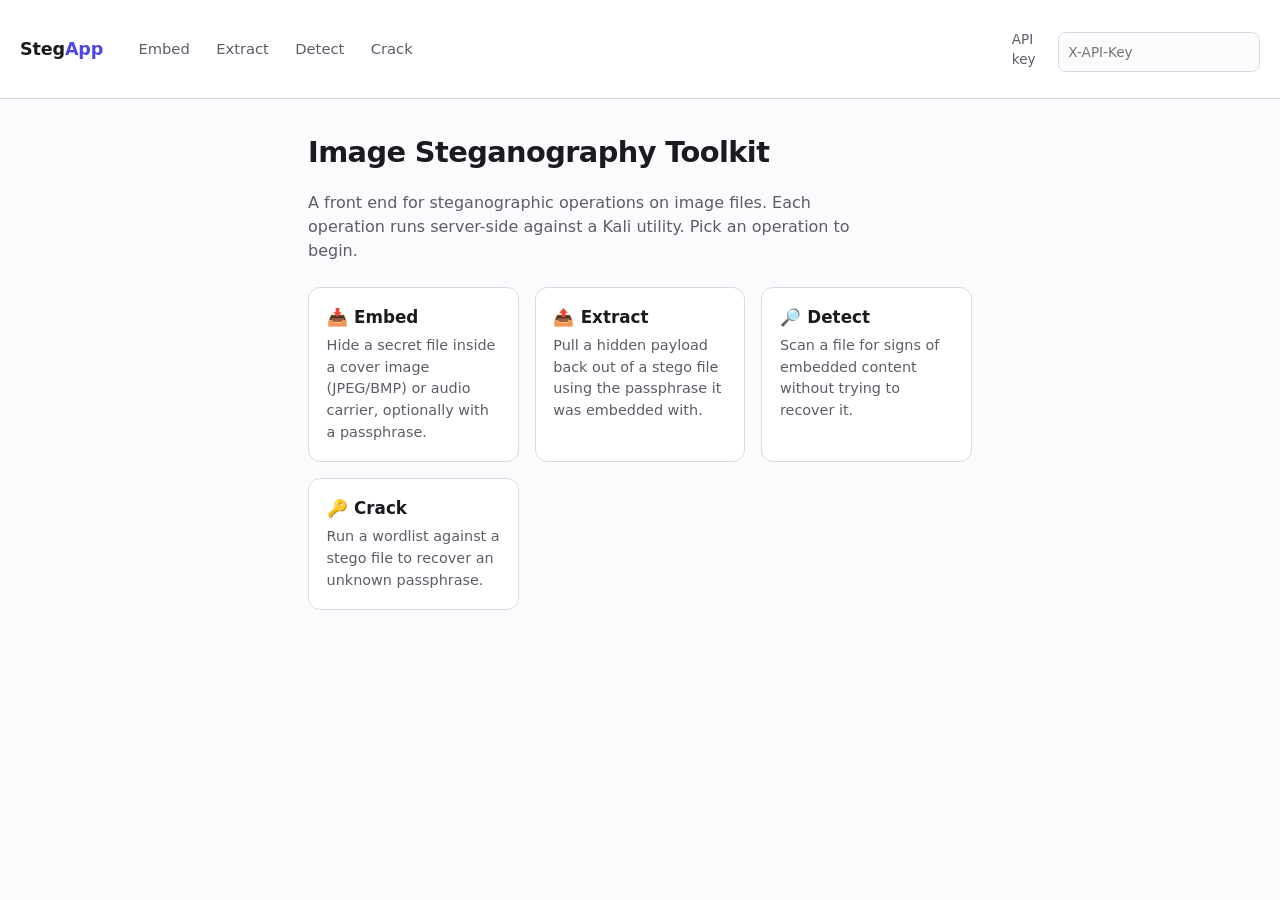
==== index.html @ 4dad6a73 "StegApp: multi-page steganography GUI with mock API Front end for embed/extract/detect/crack operati" ====
<!doctype html>
<html lang="en"><head>
<meta charset="utf-8"><meta name="viewport" content="width=device-width,initial-scale=1">
<title>StegApp — Image Steganography</title>
<link rel="stylesheet" href="style.css">
</head><body>
<header class="topbar">
  <a class="brand" href="index.html">Steg<span>App</span></a>
  <nav class="ops">
    <a href="embed.html">Embed</a>
    <a href="extract.html">Extract</a>
    <a href="detect.html">Detect</a>
    <a href="crack.html">Crack</a>
  </nav>
  <label class="apikey">API key
    <input type="password" id="apikey" autocomplete="off" placeholder="X-API-Key">
  </label>
</header>
<main>
  <section class="hero">
    <h1>Image Steganography Toolkit</h1>
    <p>A front end for steganographic operations on image files. Each operation runs
       server-side against a Kali utility. Pick an operation to begin.</p>
  </section>
  <div class="grid">
    <a class="card" href="embed.html">
      <h3><span class="ico">📥</span>Embed</h3>
      <p>Hide a secret file inside a cover image (JPEG/BMP) or audio carrier, optionally with a passphrase.</p>
    </a>
    <a class="card" href="extract.html">
      <h3><span class="ico">📤</span>Extract</h3>
      <p>Pull a hidden payload back out of a stego file using the passphrase it was embedded with.</p>
    </a>
    <a class="card" href="detect.html">
      <h3><span class="ico">🔎</span>Detect</h3>
      <p>Scan a file for signs of embedded content without trying to recover it.</p>
    </a>
    <a class="card" href="crack.html">
      <h3><span class="ico">🔑</span>Crack</h3>
      <p>Run a wordlist against a stego file to recover an unknown passphrase.</p>
    </a>
  </div>
</main>
<script src="common.js"></script>
</body></html>
---- style.css ----
:root {
  color-scheme: light dark;
  --bg: #fbfbfd;
  --panel: #ffffff;
  --ink: #1a1a1f;
  --muted: #5c5c6a;
  --line: #d9d9e3;
  --accent: #4f46e5;
  --accent-ink: #ffffff;
  --ok: #157f3b;
  --err: #c0362c;
  --radius: 12px;
}
@media (prefers-color-scheme: dark) {
  :root {
    --bg: #0f0f14;
    --panel: #1a1a22;
    --ink: #ececf1;
    --muted: #9a9aab;
    --line: #2d2d3a;
    --accent: #7c74ff;
    --accent-ink: #0f0f14;
  }
}
* { box-sizing: border-box; }
body {
  font-family: system-ui, -apple-system, Segoe UI, sans-serif;
  color: var(--ink);
  background: var(--bg);
  margin: 0;
  line-height: 1.5;
}
.topbar {
  display: flex;
  align-items: center;
  gap: 1rem;
  flex-wrap: wrap;
  padding: .75rem 1.25rem;
  border-bottom: 1px solid var(--line);
  background: var(--panel);
  position: sticky;
  top: 0;
  z-index: 10;
}
.brand {
  font-weight: 700;
  font-size: 1.1rem;
  letter-spacing: -0.01em;
  text-decoration: none;
  color: var(--ink);
  margin-right: .5rem;
}
.brand span { color: var(--accent); }
nav.ops { display: flex; gap: .25rem; flex-wrap: wrap; }
nav.ops a {
  text-decoration: none;
  color: var(--muted);
  padding: .35rem .7rem;
  border-radius: 8px;
  font-size: .92rem;
}
nav.ops a:hover { background: var(--line); color: var(--ink); }
nav.ops a.active { background: var(--accent); color: var(--accent-ink); }
.apikey {
  margin-left: auto;
  display: flex;
  align-items: center;
  gap: .4rem;
  font-size: .85rem;
  color: var(--muted);
}
.apikey input {
  width: 11rem;
  padding: .35rem .5rem;
  border: 1px solid var(--line);
  border-radius: 8px;
  background: var(--bg);
  color: var(--ink);
}
main {
  max-width: 44rem;
  margin: 0 auto;
  padding: 1.5rem 1.25rem 4rem;
}
.hero h1 { font-size: 1.8rem; margin: .5rem 0; letter-spacing: -0.02em; }
.hero p { color: var(--muted); max-width: 34rem; }
.grid {
  display: grid;
  grid-template-columns: repeat(auto-fit, minmax(13rem, 1fr));
  gap: 1rem;
  margin-top: 1.5rem;
}
.card {
  display: block;
  text-decoration: none;
  color: inherit;
  background: var(--panel);
  border: 1px solid var(--line);
  border-radius: var(--radius);
  padding: 1.1rem;
  transition: border-color .15s, transform .15s;
}
.card:hover { border-color: var(--accent); transform: translateY(-2px); }
.card h3 { margin: 0 0 .3rem; font-size: 1.05rem; }
.card h3 .ico { margin-right: .4rem; }
.card p { margin: 0; color: var(--muted); font-size: .9rem; }
.panel {
  background: var(--panel);
  border: 1px solid var(--line);
  border-radius: var(--radius);
  padding: 1.5rem;
}
.panel h2 { margin: 0 0 .25rem; font-size: 1.4rem; letter-spacing: -0.01em; }
.panel .lede { color: var(--muted); margin: 0 0 1.25rem; font-size: .92rem; }
label { display: block; margin: .9rem 0; font-size: .92rem; font-weight: 500; }
label .hint { display: block; font-weight: 400; color: var(--muted); font-size: .82rem; margin-top: .15rem; }
input[type=file], input[type=password], input[type=text], select {
  display: block;
  width: 100%;
  margin-top: .35rem;
  padding: .55rem .6rem;
  border: 1px solid var(--line);
  border-radius: 8px;
  background: var(--bg);
  color: var(--ink);
  font: inherit;
}
.btn {
  padding: .6rem 1.2rem;
  border: none;
  border-radius: 8px;
  background: var(--accent);
  color: var(--accent-ink);
  font: inherit;
  font-weight: 600;
  cursor: pointer;
}
.btn:disabled { opacity: .55; cursor: progress; }
.btn.ghost {
  background: transparent;
  color: var(--muted);
  border: 1px solid var(--line);
}
.actions { display: flex; gap: .6rem; align-items: center; margin-top: 1.1rem; }
.out {
  margin: 1.1rem 0 0;
  padding: .75rem .9rem;
  border-radius: 8px;
  border: 1px solid var(--line);
  background: var(--bg);
  font-size: .92rem;
  min-height: 1.2rem;
  word-break: break-word;
}
.out:empty { display: none; }
.out.ok { border-color: var(--ok); color: var(--ok); }
.out.err { border-color: var(--err); color: var(--err); }
.out.busy { border-color: var(--accent); }
.out a { color: var(--accent); }
.bar { height: 6px; background: var(--line); border-radius: 999px; overflow: hidden; margin-top: .5rem; }
.bar > i { display: block; height: 100%; width: 0; background: var(--accent); transition: width .3s; }
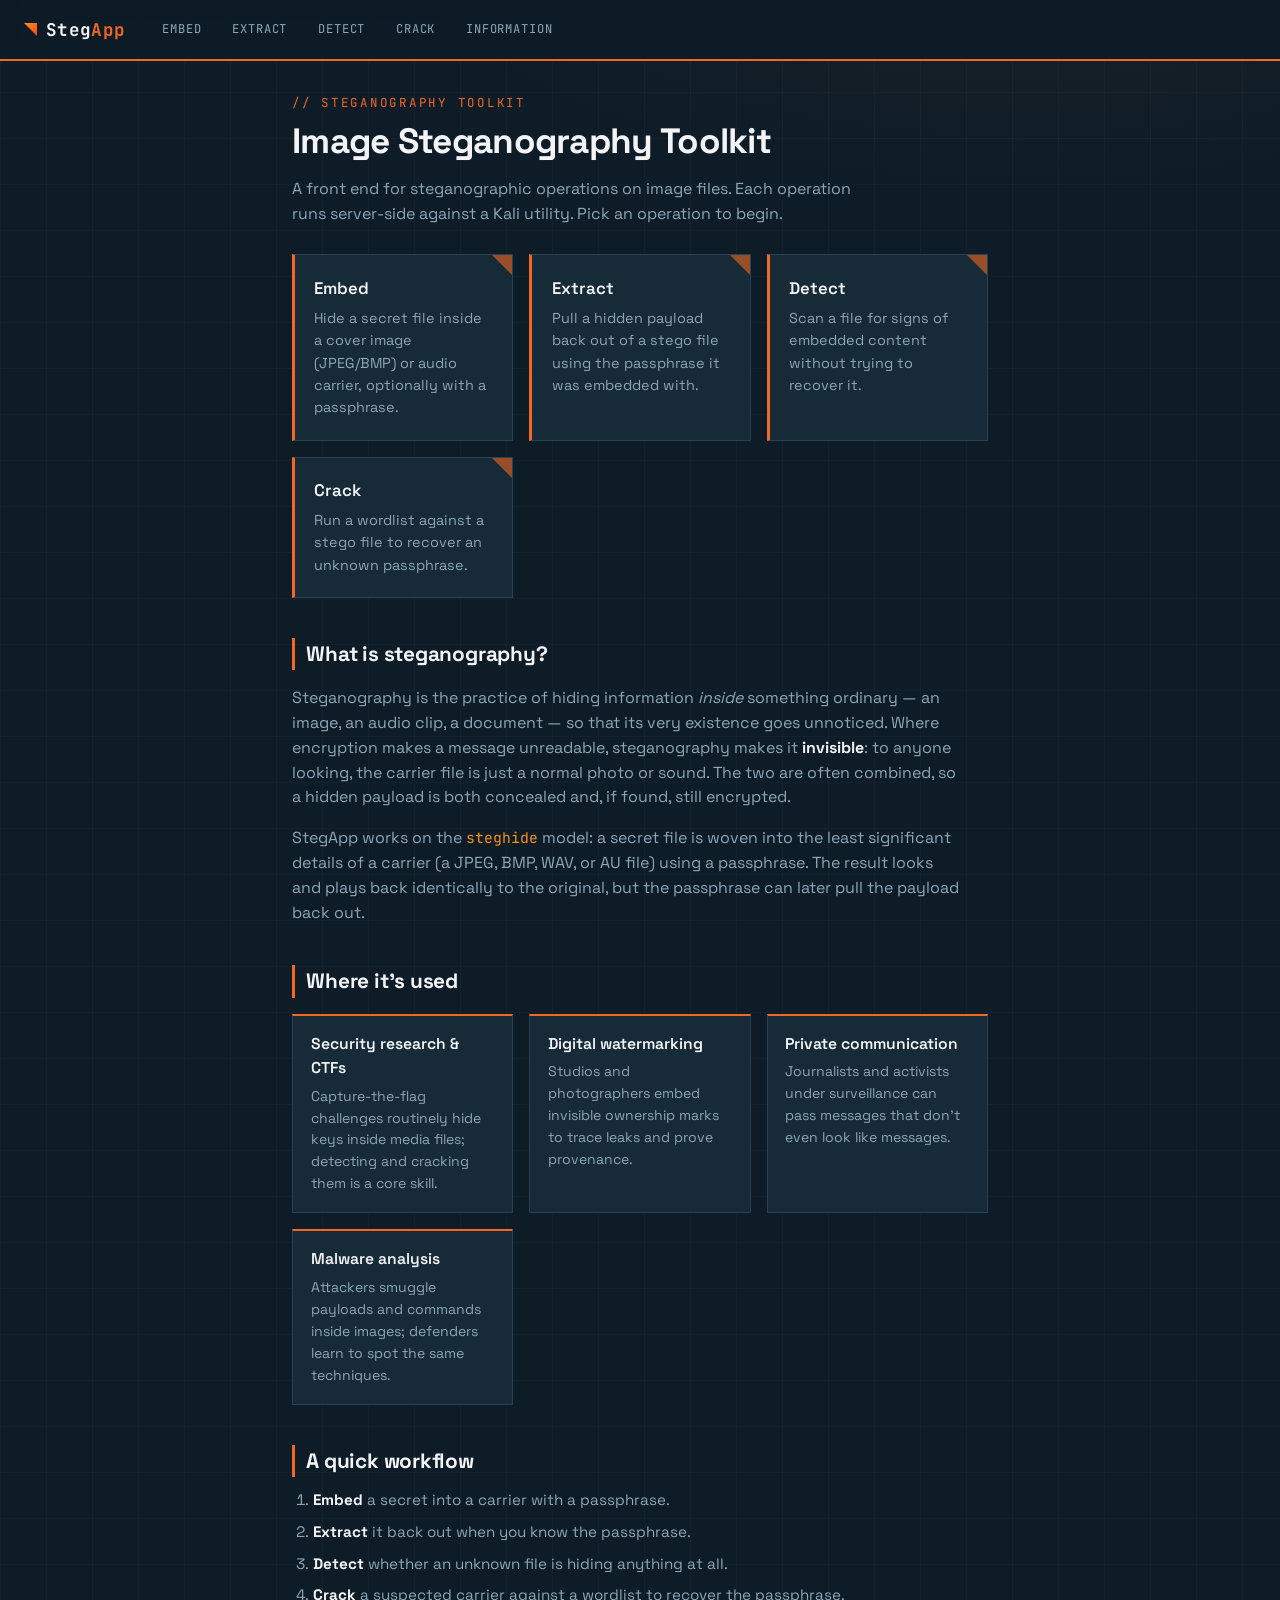
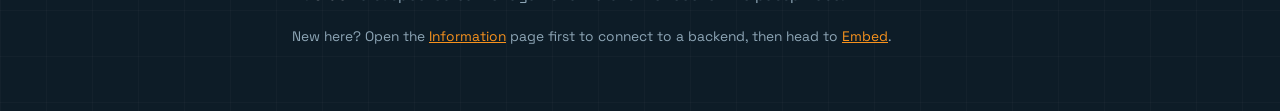
==== commit cc563a74: "Add Information page; homepage content; drop operation emojis - New Information tab holds the Backen" ====
--- a/index.html
+++ b/index.html
@@ -11,10 +11,8 @@
     <a href="extract.html">Extract</a>
     <a href="detect.html">Detect</a>
     <a href="crack.html">Crack</a>
+    <a href="info.html">Information</a>
   </nav>
-  <label class="apikey">API key
-    <input type="password" id="apikey" autocomplete="off" placeholder="X-API-Key">
-  </label>
 </header>
 <main>
   <section class="hero">
@@ -24,22 +22,74 @@
   </section>
   <div class="grid">
     <a class="card" href="embed.html">
-      <h3><span class="ico">📥</span>Embed</h3>
+      <h3>Embed</h3>
       <p>Hide a secret file inside a cover image (JPEG/BMP) or audio carrier, optionally with a passphrase.</p>
     </a>
     <a class="card" href="extract.html">
-      <h3><span class="ico">📤</span>Extract</h3>
+      <h3>Extract</h3>
       <p>Pull a hidden payload back out of a stego file using the passphrase it was embedded with.</p>
     </a>
     <a class="card" href="detect.html">
-      <h3><span class="ico">🔎</span>Detect</h3>
+      <h3>Detect</h3>
       <p>Scan a file for signs of embedded content without trying to recover it.</p>
     </a>
     <a class="card" href="crack.html">
-      <h3><span class="ico">🔑</span>Crack</h3>
+      <h3>Crack</h3>
       <p>Run a wordlist against a stego file to recover an unknown passphrase.</p>
     </a>
   </div>
+
+  <section class="info-block">
+    <h2>What is steganography?</h2>
+    <p>Steganography is the practice of hiding information <em>inside</em> something
+       ordinary — an image, an audio clip, a document — so that its very existence
+       goes unnoticed. Where encryption makes a message unreadable, steganography
+       makes it <b>invisible</b>: to anyone looking, the carrier file is just a
+       normal photo or sound. The two are often combined, so a hidden payload is
+       both concealed and, if found, still encrypted.</p>
+    <p>StegApp works on the <span class="mono">steghide</span> model: a secret file
+       is woven into the least significant details of a carrier (a JPEG, BMP, WAV,
+       or AU file) using a passphrase. The result looks and plays back identically
+       to the original, but the passphrase can later pull the payload back out.</p>
+  </section>
+
+  <section class="info-block">
+    <h2>Where it's used</h2>
+    <div class="use-grid">
+      <div class="use">
+        <h4>Security research &amp; CTFs</h4>
+        <p>Capture-the-flag challenges routinely hide keys inside media files;
+           detecting and cracking them is a core skill.</p>
+      </div>
+      <div class="use">
+        <h4>Digital watermarking</h4>
+        <p>Studios and photographers embed invisible ownership marks to trace
+           leaks and prove provenance.</p>
+      </div>
+      <div class="use">
+        <h4>Private communication</h4>
+        <p>Journalists and activists under surveillance can pass messages that
+           don't even look like messages.</p>
+      </div>
+      <div class="use">
+        <h4>Malware analysis</h4>
+        <p>Attackers smuggle payloads and commands inside images; defenders learn
+           to spot the same techniques.</p>
+      </div>
+    </div>
+  </section>
+
+  <section class="info-block">
+    <h2>A quick workflow</h2>
+    <ol class="steps">
+      <li><b>Embed</b> a secret into a carrier with a passphrase.</li>
+      <li><b>Extract</b> it back out when you know the passphrase.</li>
+      <li><b>Detect</b> whether an unknown file is hiding anything at all.</li>
+      <li><b>Crack</b> a suspected carrier against a wordlist to recover the passphrase.</li>
+    </ol>
+    <p class="note">New here? Open the <a href="info.html">Information</a> page first to
+       connect to a backend, then head to <a href="embed.html">Embed</a>.</p>
+  </section>
 </main>
 <script src="common.js"></script>
 </body></html>
--- a/style.css
+++ b/style.css
@@ -1,161 +1,415 @@
+/* StegApp — techy, geometric theme in Indiana Tech brand colors
+   (Tech Orange #F26722 / Bold Orange #FA4616 on Indigo Gray #1E384C). */
+@import url('https://fonts.googleapis.com/css2?family=Space+Grotesk:wght@400;500;600;700&family=JetBrains+Mono:wght@400;500;600&display=swap');
+
 :root {
-  color-scheme: light dark;
-  --bg: #fbfbfd;
-  --panel: #ffffff;
-  --ink: #1a1a1f;
-  --muted: #5c5c6a;
-  --line: #d9d9e3;
-  --accent: #4f46e5;
-  --accent-ink: #ffffff;
-  --ok: #157f3b;
-  --err: #c0362c;
-  --radius: 12px;
-}
-@media (prefers-color-scheme: dark) {
-  :root {
-    --bg: #0f0f14;
-    --panel: #1a1a22;
-    --ink: #ececf1;
-    --muted: #9a9aab;
-    --line: #2d2d3a;
-    --accent: #7c74ff;
-    --accent-ink: #0f0f14;
-  }
-}
+  color-scheme: dark;
+
+  /* Surfaces */
+  --bg: #0D1C27;          /* deep indigo-gray */
+  --bg-inset: #0A1620;    /* inputs, console */
+  --panel: #162A38;       /* cards / panels */
+  --panel-2: #1E384C;     /* Indigo Gray — hover/elevated */
+
+  /* Text */
+  --ink: #F4F4F6;         /* Mist */
+  --muted: #8EA6B6;       /* desaturated blue-gray */
+
+  /* Lines */
+  --line: #284258;
+  --line-bright: #3A5A72;
+
+  /* Brand accents */
+  --accent: #F26722;        /* Tech Orange */
+  --accent-bright: #FA4616; /* Bold Orange */
+  --accent-soft: #F7921D;   /* Light Orange */
+  --accent-ink: #0D1C27;
+
+  /* Status */
+  --ok: #35C892;
+  --err: #FF5C57;
+
+  /* Geometry */
+  --radius: 4px;
+  --cut: 14px;            /* angular corner cut on buttons */
+  --font-sans: 'Space Grotesk', system-ui, -apple-system, 'Segoe UI', sans-serif;
+  --font-mono: 'JetBrains Mono', ui-monospace, SFMono-Regular, Menlo, monospace;
+}
+
 * { box-sizing: border-box; }
+
 body {
-  font-family: system-ui, -apple-system, Segoe UI, sans-serif;
-  color: var(--ink);
-  background: var(--bg);
+  font-family: var(--font-sans);
+  color: var(--ink);
   margin: 0;
-  line-height: 1.5;
-}
+  line-height: 1.55;
+  /* faint technical grid over the dark base */
+  background:
+    linear-gradient(rgba(255,255,255,.022) 1px, transparent 1px),
+    linear-gradient(90deg, rgba(255,255,255,.022) 1px, transparent 1px),
+    radial-gradient(1200px 600px at 80% -10%, rgba(242,103,34,.10), transparent 60%),
+    var(--bg);
+  background-size: 46px 46px, 46px 46px, auto, auto;
+  min-height: 100vh;
+}
+
+/* ---- Top bar ---- */
 .topbar {
   display: flex;
   align-items: center;
   gap: 1rem;
   flex-wrap: wrap;
-  padding: .75rem 1.25rem;
-  border-bottom: 1px solid var(--line);
-  background: var(--panel);
+  padding: .8rem 1.5rem;
+  border-bottom: 2px solid var(--accent);
+  background: rgba(13, 28, 39, .82);
+  backdrop-filter: blur(10px);
   position: sticky;
   top: 0;
   z-index: 10;
 }
 .brand {
+  display: inline-flex;
+  align-items: center;
+  font-family: var(--font-mono);
   font-weight: 700;
   font-size: 1.1rem;
-  letter-spacing: -0.01em;
+  letter-spacing: .02em;
   text-decoration: none;
   color: var(--ink);
   margin-right: .5rem;
 }
+.brand::before {               /* geometric brand mark */
+  content: "";
+  width: 13px;
+  height: 13px;
+  margin-right: .55rem;
+  background: linear-gradient(135deg, var(--accent-soft), var(--accent-bright));
+  clip-path: polygon(0 0, 100% 0, 100% 100%);
+}
 .brand span { color: var(--accent); }
-nav.ops { display: flex; gap: .25rem; flex-wrap: wrap; }
+
+nav.ops { display: flex; gap: .3rem; flex-wrap: wrap; }
 nav.ops a {
   text-decoration: none;
   color: var(--muted);
-  padding: .35rem .7rem;
-  border-radius: 8px;
-  font-size: .92rem;
-}
-nav.ops a:hover { background: var(--line); color: var(--ink); }
-nav.ops a.active { background: var(--accent); color: var(--accent-ink); }
-.apikey {
-  margin-left: auto;
+  font-family: var(--font-mono);
+  text-transform: uppercase;
+  letter-spacing: .07em;
+  font-size: .76rem;
+  padding: .4rem .75rem;
+  border-radius: var(--radius);
+  border: 1px solid transparent;
+  transition: color .15s, background .15s, border-color .15s;
+}
+nav.ops a:hover { background: var(--panel-2); color: var(--ink); border-color: var(--line-bright); }
+nav.ops a.active {
+  background: linear-gradient(135deg, var(--accent), var(--accent-bright));
+  color: #fff;
+}
+
+/* Backend URL + API key controls, grouped on the right */
+.apikey, .apibase {
   display: flex;
   align-items: center;
-  gap: .4rem;
-  font-size: .85rem;
-  color: var(--muted);
-}
-.apikey input {
-  width: 11rem;
-  padding: .35rem .5rem;
-  border: 1px solid var(--line);
-  border-radius: 8px;
-  background: var(--bg);
-  color: var(--ink);
-}
+  gap: .45rem;
+  font-family: var(--font-mono);
+  font-size: .72rem;
+  text-transform: uppercase;
+  letter-spacing: .06em;
+  color: var(--muted);
+}
+.apikey input, .apibase input {
+  padding: .4rem .55rem;
+  border: 1px solid var(--line);
+  border-radius: var(--radius);
+  background: var(--bg-inset);
+  color: var(--ink);
+  font-family: var(--font-mono);
+  font-size: .8rem;
+}
+.apikey input { width: 11rem; }
+.apibase input { width: 13rem; }
+.apikey input:focus, .apibase input:focus {
+  outline: none;
+  border-color: var(--accent);
+  box-shadow: 0 0 0 3px rgba(242,103,34,.18);
+}
+.topbar .apibase { margin-left: auto; }
+.topbar .apikey { margin-left: 0; }
+
+/* ---- Layout ---- */
 main {
-  max-width: 44rem;
+  max-width: 46rem;
   margin: 0 auto;
-  padding: 1.5rem 1.25rem 4rem;
-}
-.hero h1 { font-size: 1.8rem; margin: .5rem 0; letter-spacing: -0.02em; }
-.hero p { color: var(--muted); max-width: 34rem; }
+  padding: 2rem 1.25rem 4rem;
+}
+
+/* ---- Hero (home) ---- */
+.hero::before {
+  content: "// STEGANOGRAPHY TOOLKIT";
+  display: block;
+  font-family: var(--font-mono);
+  font-size: .78rem;
+  letter-spacing: .22em;
+  color: var(--accent);
+  margin-bottom: .6rem;
+}
+.hero h1 {
+  font-size: 2.2rem;
+  font-weight: 700;
+  line-height: 1.1;
+  margin: .2rem 0 .6rem;
+  letter-spacing: -0.02em;
+}
+.hero p { color: var(--muted); max-width: 36rem; }
+
+/* ---- Operation grid / cards ---- */
 .grid {
   display: grid;
   grid-template-columns: repeat(auto-fit, minmax(13rem, 1fr));
   gap: 1rem;
-  margin-top: 1.5rem;
+  margin-top: 1.75rem;
 }
 .card {
+  position: relative;
   display: block;
   text-decoration: none;
   color: inherit;
   background: var(--panel);
   border: 1px solid var(--line);
-  border-radius: var(--radius);
-  padding: 1.1rem;
-  transition: border-color .15s, transform .15s;
-}
-.card:hover { border-color: var(--accent); transform: translateY(-2px); }
-.card h3 { margin: 0 0 .3rem; font-size: 1.05rem; }
-.card h3 .ico { margin-right: .4rem; }
+  border-left: 3px solid var(--accent);
+  padding: 1.2rem 1.2rem 1.3rem;
+  overflow: hidden;
+  transition: transform .15s, background .2s, box-shadow .2s, border-color .2s;
+}
+.card::after {                 /* angular accent in the corner */
+  content: "";
+  position: absolute;
+  top: -1px; right: -1px;
+  border-width: 0 22px 22px 0;
+  border-style: solid;
+  border-color: transparent var(--accent) transparent transparent;
+  opacity: .6;
+  transition: opacity .2s;
+}
+.card:hover {
+  transform: translateY(-3px);
+  background: var(--panel-2);
+  box-shadow: 0 12px 30px rgba(0,0,0,.4);
+}
+.card:hover::after { opacity: 1; }
+.card h3 { margin: 0 0 .4rem; font-size: 1.05rem; font-weight: 600; }
+.card h3 .ico { margin-right: .45rem; }
 .card p { margin: 0; color: var(--muted); font-size: .9rem; }
+
+/* ---- Operation panel ---- */
 .panel {
+  position: relative;
   background: var(--panel);
   border: 1px solid var(--line);
-  border-radius: var(--radius);
-  padding: 1.5rem;
-}
-.panel h2 { margin: 0 0 .25rem; font-size: 1.4rem; letter-spacing: -0.01em; }
-.panel .lede { color: var(--muted); margin: 0 0 1.25rem; font-size: .92rem; }
-label { display: block; margin: .9rem 0; font-size: .92rem; font-weight: 500; }
-label .hint { display: block; font-weight: 400; color: var(--muted); font-size: .82rem; margin-top: .15rem; }
-input[type=file], input[type=password], input[type=text], select {
+  border-top: 2px solid var(--accent);
+  padding: 1.6rem 1.7rem 1.9rem;
+}
+.panel h2 {
+  margin: 0 0 .3rem;
+  font-size: 1.5rem;
+  font-weight: 700;
+  letter-spacing: -0.01em;
+}
+.panel .lede { color: var(--muted); margin: 0 0 1.4rem; font-size: .92rem; }
+
+label { display: block; margin: 1rem 0; font-size: .92rem; font-weight: 500; }
+label .hint {
+  display: block;
+  font-weight: 400;
+  color: var(--muted);
+  font-size: .82rem;
+  margin-top: .2rem;
+}
+
+input[type=file], input[type=password], input[type=text], input[type=url], select {
   display: block;
   width: 100%;
-  margin-top: .35rem;
-  padding: .55rem .6rem;
-  border: 1px solid var(--line);
-  border-radius: 8px;
-  background: var(--bg);
+  margin-top: .4rem;
+  padding: .6rem .65rem;
+  border: 1px solid var(--line);
+  border-radius: var(--radius);
+  background: var(--bg-inset);
   color: var(--ink);
   font: inherit;
-}
+  transition: border-color .15s, box-shadow .15s;
+}
+input[type=file]:focus, input[type=password]:focus, input[type=text]:focus,
+input[type=url]:focus, select:focus {
+  outline: none;
+  border-color: var(--accent);
+  box-shadow: 0 0 0 3px rgba(242,103,34,.18);
+}
+input[type=file]::file-selector-button {
+  margin-right: .75rem;
+  padding: .4rem .8rem;
+  border: 1px solid var(--line-bright);
+  border-radius: var(--radius);
+  background: var(--panel-2);
+  color: var(--ink);
+  font-family: var(--font-mono);
+  font-size: .78rem;
+  text-transform: uppercase;
+  letter-spacing: .05em;
+  cursor: pointer;
+  transition: background .15s, border-color .15s;
+}
+input[type=file]::file-selector-button:hover {
+  background: var(--line-bright);
+  border-color: var(--accent);
+}
+
+/* ---- Buttons: geometric, cut-corner ---- */
 .btn {
-  padding: .6rem 1.2rem;
+  padding: .72rem 1.5rem;
   border: none;
-  border-radius: 8px;
-  background: var(--accent);
-  color: var(--accent-ink);
-  font: inherit;
+  border-radius: 0;
+  clip-path: polygon(0 0, calc(100% - var(--cut)) 0, 100% var(--cut), 100% 100%, 0 100%);
+  background: linear-gradient(135deg, var(--accent) 0%, var(--accent-bright) 100%);
+  color: #fff;
+  font-family: var(--font-mono);
   font-weight: 600;
+  font-size: .82rem;
+  letter-spacing: .09em;
+  text-transform: uppercase;
   cursor: pointer;
-}
-.btn:disabled { opacity: .55; cursor: progress; }
+  transition: transform .12s, box-shadow .2s, filter .2s;
+}
+.btn:hover:not(:disabled) {
+  transform: translateY(-2px);
+  box-shadow: 0 8px 20px rgba(242,103,34,.38);
+  filter: brightness(1.08);
+}
+.btn:active:not(:disabled) { transform: translateY(0); }
+.btn:disabled { opacity: .5; cursor: progress; }
 .btn.ghost {
   background: transparent;
-  color: var(--muted);
-  border: 1px solid var(--line);
-}
-.actions { display: flex; gap: .6rem; align-items: center; margin-top: 1.1rem; }
+  color: var(--accent-soft);
+  box-shadow: inset 0 0 0 1.5px var(--line-bright);
+}
+.btn.ghost:hover:not(:disabled) {
+  color: var(--ink);
+  box-shadow: inset 0 0 0 1.5px var(--accent);
+  filter: none;
+}
+.actions { display: flex; gap: .7rem; align-items: center; margin-top: 1.3rem; }
+
+/* ---- Output console ---- */
 .out {
-  margin: 1.1rem 0 0;
-  padding: .75rem .9rem;
-  border-radius: 8px;
-  border: 1px solid var(--line);
-  background: var(--bg);
-  font-size: .92rem;
+  margin: 1.2rem 0 0;
+  padding: .85rem 1rem;
+  border: 1px solid var(--line);
+  border-left: 3px solid var(--line-bright);
+  border-radius: var(--radius);
+  background: var(--bg-inset);
+  font-family: var(--font-mono);
+  font-size: .85rem;
   min-height: 1.2rem;
   word-break: break-word;
 }
 .out:empty { display: none; }
-.out.ok { border-color: var(--ok); color: var(--ok); }
-.out.err { border-color: var(--err); color: var(--err); }
-.out.busy { border-color: var(--accent); }
-.out a { color: var(--accent); }
-.bar { height: 6px; background: var(--line); border-radius: 999px; overflow: hidden; margin-top: .5rem; }
-.bar > i { display: block; height: 100%; width: 0; background: var(--accent); transition: width .3s; }
+.out.ok   { border-left-color: var(--ok);  color: var(--ok); }
+.out.err  { border-left-color: var(--err); color: var(--err); }
+.out.busy { border-left-color: var(--accent); color: var(--accent-soft); }
+.out a { color: var(--accent-soft); }
+
+/* ---- Progress bar ---- */
+.bar {
+  height: 8px;
+  background: var(--bg-inset);
+  border: 1px solid var(--line);
+  border-radius: 999px;
+  overflow: hidden;
+  margin-top: .6rem;
+}
+.bar > i {
+  display: block;
+  height: 100%;
+  width: 0;
+  background: linear-gradient(90deg, var(--accent), var(--accent-soft));
+  box-shadow: 0 0 12px rgba(242,103,34,.6);
+  transition: width .3s ease;
+}
+
+/* ---- Connection status (Information page) ---- */
+.status {
+  font-family: var(--font-mono);
+  font-size: .85rem;
+  padding: .7rem 1rem;
+  margin: 0 0 1.3rem;
+  border: 1px solid var(--line);
+  border-left: 3px solid var(--line-bright);
+  border-radius: var(--radius);
+  background: var(--bg-inset);
+  color: var(--muted);
+}
+.status::before { content: "● "; }
+.status.ok   { border-left-color: var(--ok);  color: var(--ok); }
+.status.warn { border-left-color: var(--accent-soft); color: var(--accent-soft); }
+.status.err  { border-left-color: var(--err); color: var(--err); }
+.status.checking { border-left-color: var(--accent); color: var(--accent-soft); }
+
+.note {
+  margin: 1.2rem 0 0;
+  font-size: .86rem;
+  color: var(--muted);
+}
+.note a { color: var(--accent-soft); }
+
+.facts { margin: .4rem 0 0; padding-left: 1.1rem; color: var(--muted); font-size: .92rem; }
+.facts li { margin: .5rem 0; }
+.facts b { color: var(--ink); font-family: var(--font-mono); }
+
+/* ---- Homepage info sections ---- */
+.info-block { margin-top: 2.5rem; }
+.info-block > h2 {
+  font-size: 1.3rem;
+  font-weight: 700;
+  letter-spacing: -0.01em;
+  margin: 0 0 .7rem;
+  padding-left: .7rem;
+  border-left: 3px solid var(--accent);
+}
+.info-block p { color: var(--muted); max-width: 42rem; }
+.info-block p b { color: var(--ink); }
+.info-block .mono { font-family: var(--font-mono); color: var(--accent-soft); font-size: .92em; }
+
+.use-grid {
+  display: grid;
+  grid-template-columns: repeat(auto-fit, minmax(13rem, 1fr));
+  gap: 1rem;
+  margin-top: 1rem;
+}
+.use {
+  background: var(--panel);
+  border: 1px solid var(--line);
+  border-top: 2px solid var(--accent);
+  padding: 1rem 1.1rem 1.1rem;
+}
+.use h4 {
+  margin: 0 0 .35rem;
+  font-size: .98rem;
+  font-weight: 600;
+}
+.use p { margin: 0; color: var(--muted); font-size: .88rem; }
+
+.steps {
+  margin: .4rem 0 0;
+  padding-left: 1.3rem;
+  color: var(--muted);
+  font-size: .95rem;
+}
+.steps li { margin: .5rem 0; }
+.steps b { color: var(--ink); }
+
+@media (max-width: 520px) {
+  .topbar { padding: .7rem 1rem; }
+  .topbar .apibase, .topbar .apikey { margin-left: 0; }
+  main { padding: 1.5rem 1rem 3rem; }
+  .hero h1 { font-size: 1.8rem; }
+}
